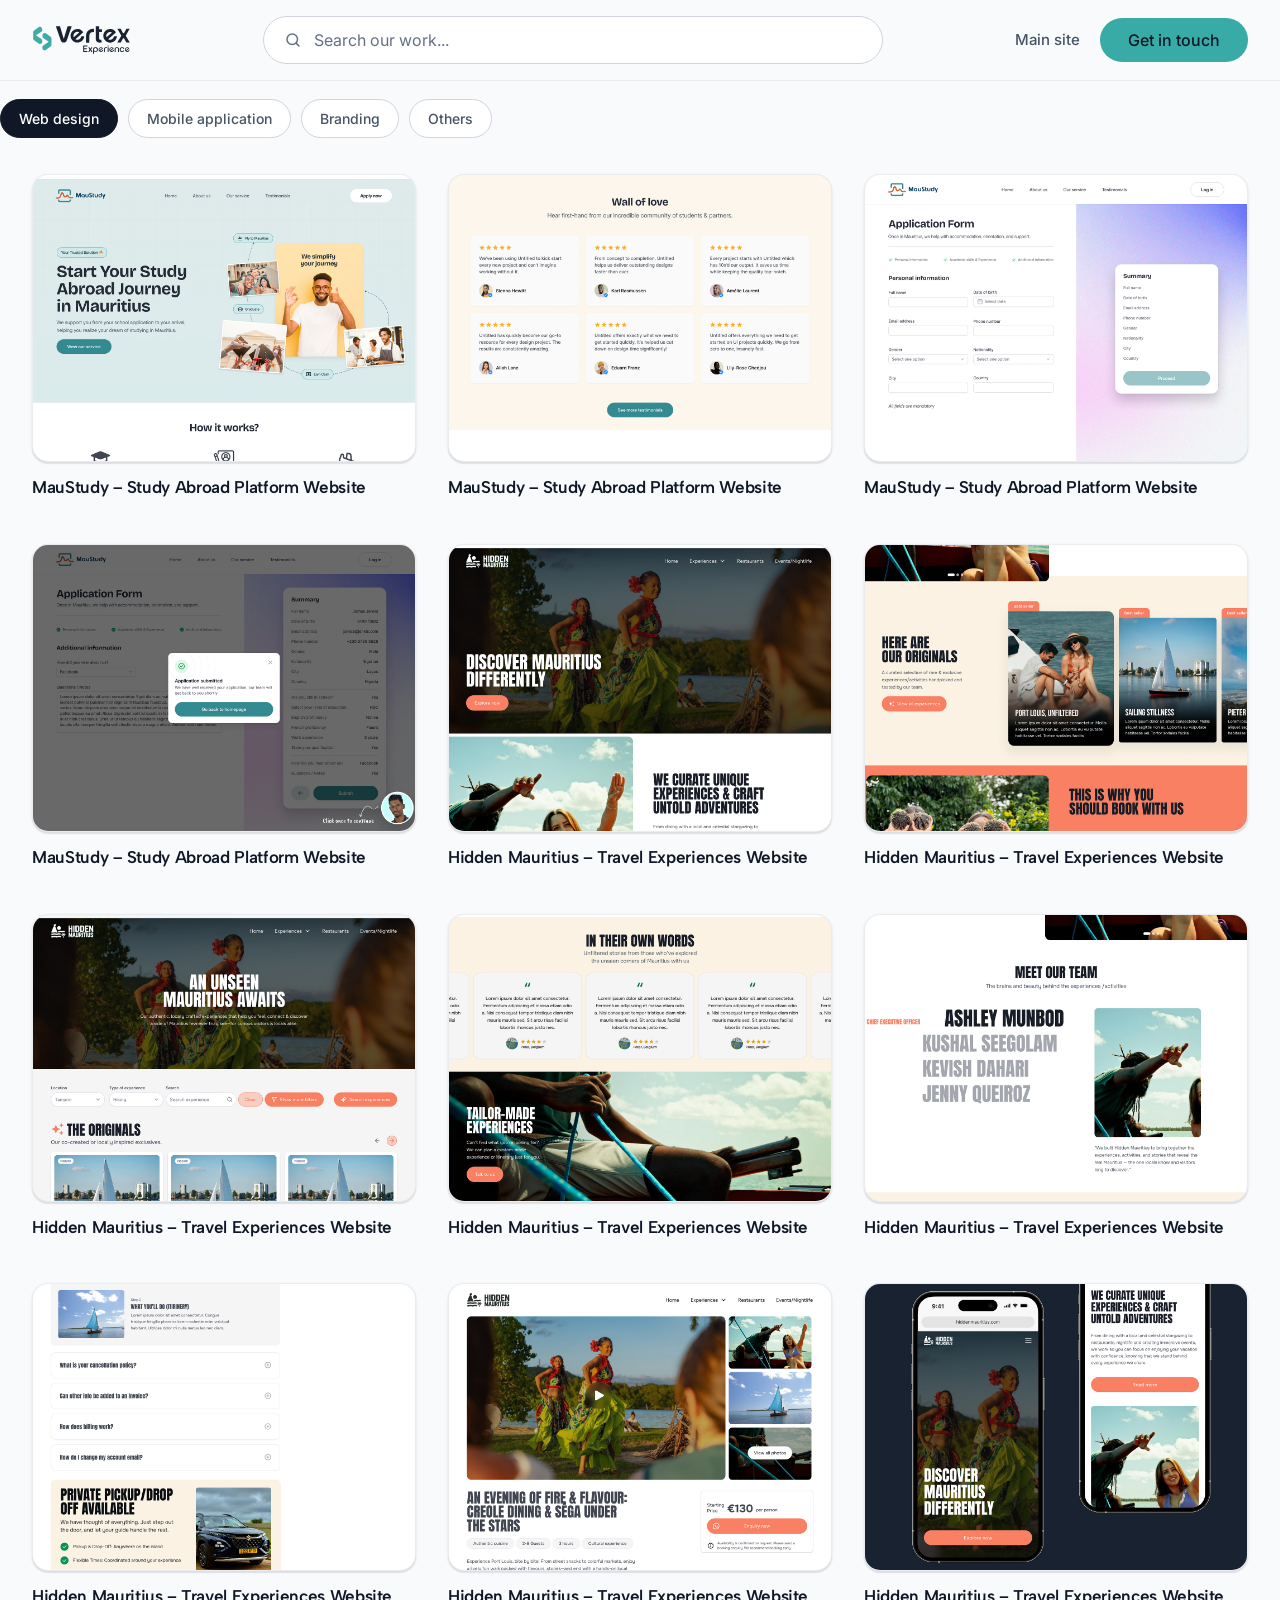
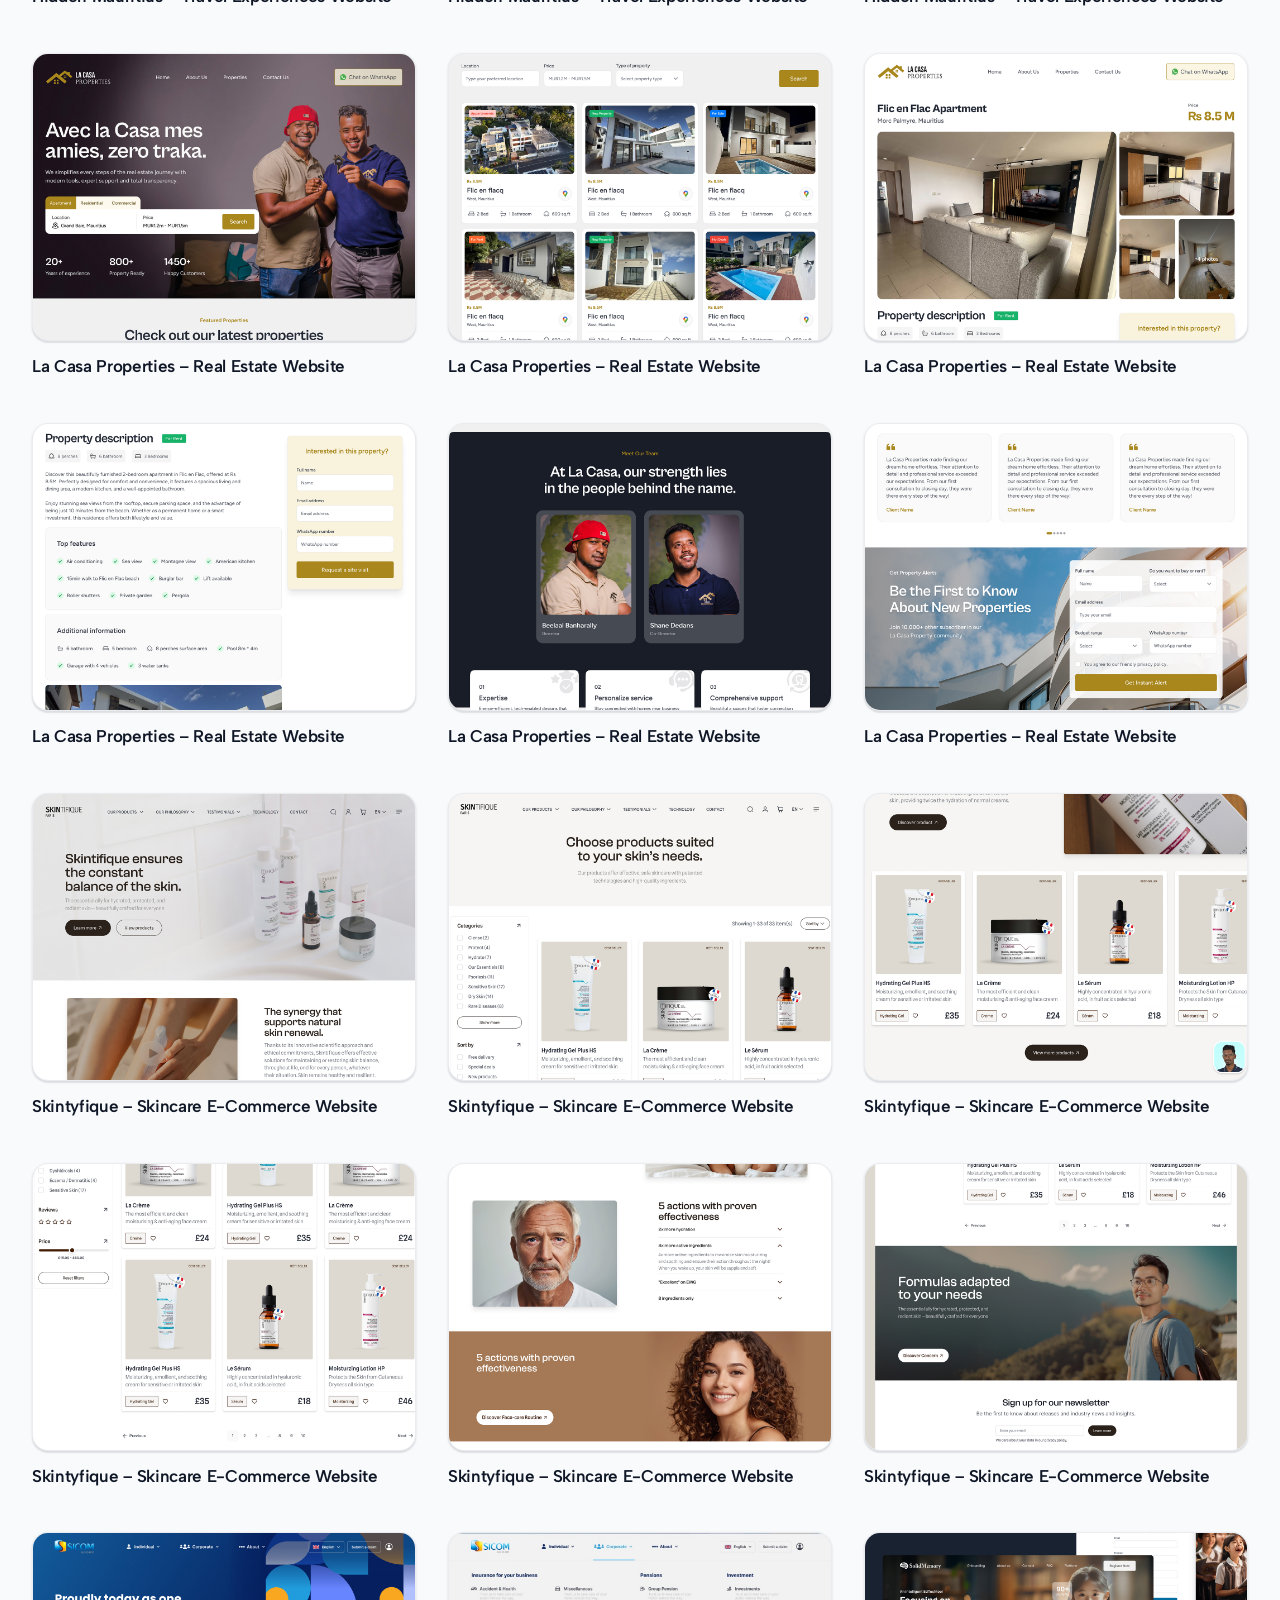
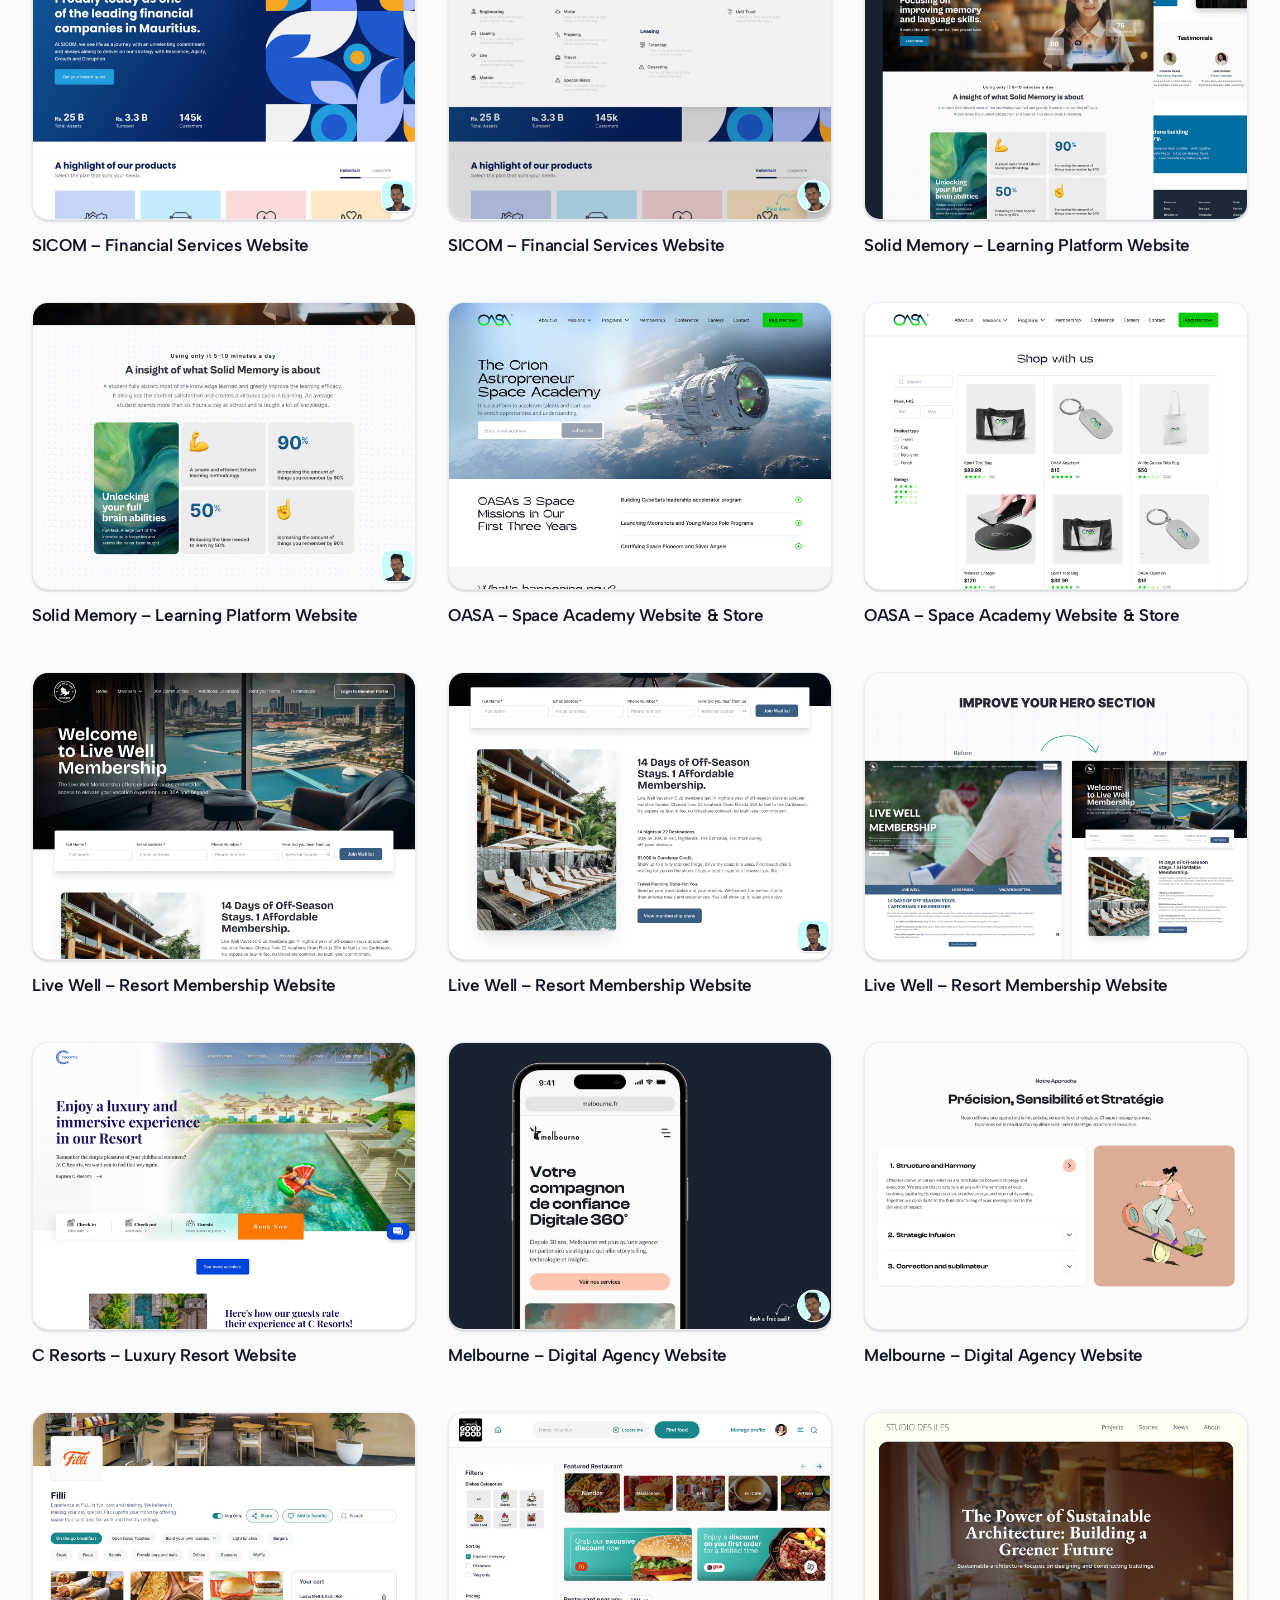
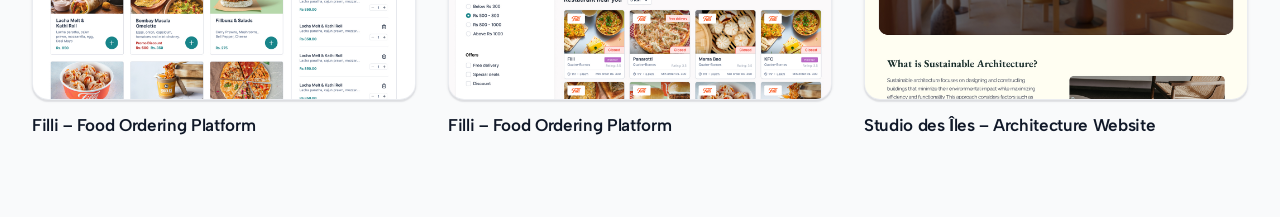
==== showcase/index.html @ a8696e82 "Vertex Experience showcase — V1 (grid) and V2 (lightbox) Dribbble-style portfolio built as static HT" ====
<!DOCTYPE html>
<html lang="en">
<head>
  <meta charset="utf-8">
  <meta name="viewport" content="width=device-width, initial-scale=1">
  <title>Showcase | Vertex Experience</title>
  <script>/* Relative asset paths need a trailing slash on the folder URL. */
    if (!/(\/|\.html)$/.test(location.pathname)) location.replace(location.pathname + "/" + location.search);
  </script>
  <meta name="description" content="Explore the Vertex Experience portfolio — UI/UX, web design, mobile apps and branding projects.">
  <link rel="preconnect" href="https://fonts.googleapis.com">
  <link rel="preconnect" href="https://fonts.gstatic.com" crossorigin>
  <link href="https://fonts.googleapis.com/css2?family=Inter:wght@400;500;600;700;800&display=swap" rel="stylesheet">
  <link rel="stylesheet" href="css/showcase.css">
</head>
<body>

  <header class="topbar">
    <div class="container topbar-inner">
      <a class="logo" href="https://www.vertexexperience.com/" aria-label="Vertex Experience">
        <img src="images/logo.svg" alt="Vertex Experience">
      </a>
      <div class="searchbar" id="searchbar">
        <svg viewBox="0 0 24 24" fill="none" stroke="currentColor" stroke-width="2" stroke-linecap="round" xmlns="http://www.w3.org/2000/svg"><circle cx="11" cy="11" r="7"/><path d="m20 20-3.5-3.5"/></svg>
        <input id="search-input" type="search" placeholder="Search our work..." autocomplete="off">
      </div>
      <div class="topbar-actions">
        <a class="back-link" href="https://www.vertexexperience.com/">Main site</a>
        <a class="btn-cta" href="https://www.vertexexperience.com/#contact"><span>Get in touch</span></a>
      </div>
    </div>
  </header>

  <nav class="container filters" id="filters" aria-label="Filter projects">
    <button class="chip is-active" data-filter="Web design">Web design</button>
    <button class="chip" data-filter="Mobile application">Mobile application</button>
    <button class="chip" data-filter="Branding">Branding</button>
    <button class="chip" data-filter="Others">Others</button>
  </nav>

  <main class="container">
    <div class="shot-grid" id="grid"></div>
  </main>

  <script src="js/projects.js"></script>
  <script src="js/grid.js"></script>
</body>
</html>
---- showcase/css/showcase.css ----
/* ============================================================
   Vertex Experience — Showcase
   Design language matched to vertexexperience.com:
   - Headings: Albert Sans (self-hosted, same file as main site)
   - Body: Inter
   - Brand accent #38aba7, primary #101828, body text #475467
   - Pill CTAs with the site's circular fill hover animation
   ============================================================ */

@font-face {
  font-family: Albertsans;
  src: url("../fonts/subset-AlbertSans-VariableFont_wght.woff2") format("woff2");
  font-weight: 100 900;
  font-style: normal;
  font-display: swap;
}

:root {
  /* Brand (from the main site's CSS variables) */
  --brand-accent: #38aba7;
  --brand-accent-light: #38aba733;
  --brand-accent-light-2: #d1f0ef;
  --brand-primary: #101828;

  /* Neutrals (main site gray scale) */
  --gray-50: #f9fafb;
  --gray-200: #eaecf0;
  --gray-300: #d0d5dd;
  --gray-500: #667085;
  --gray-600: #475467;
  --gray-700: #344054;

  --text-body: var(--gray-600);
  --text-heading: var(--brand-primary);
  --success: #12b76a;

  --headings: Albertsans, Georgia, sans-serif;
  --body: Inter, Arial, sans-serif;
  --ls-headings: -0.02em;
}

* { box-sizing: border-box; }

html { -webkit-text-size-adjust: 100%; }

body {
  margin: 0;
  font-family: var(--body);
  font-size: 1rem;
  line-height: 1.5;
  color: var(--text-body);
  background: var(--gray-50);
  -webkit-font-smoothing: antialiased;
  -moz-osx-font-smoothing: grayscale;
  text-rendering: optimizeLegibility;
}

h1, h2, h3 {
  font-family: var(--headings);
  color: var(--text-heading);
  letter-spacing: var(--ls-headings);
}

img { display: block; max-width: 100%; }

a { color: inherit; text-decoration: none; }

button { font-family: inherit; cursor: pointer; }

.container {
  max-width: 1360px;
  margin: 0 auto;
  padding: 0 32px;
}

/* ---------- CTA button (main site .button_component clone) ---------- */

.btn-cta {
  display: inline-flex;
  justify-content: center;
  align-items: center;
  position: relative;
  overflow: hidden;
  background-color: var(--brand-accent);
  color: var(--brand-primary);
  font-weight: 500;
  font-size: 1rem;
  line-height: 1;
  text-align: center;
  border: 0;
  border-radius: 100vh;
  padding: 0.875rem 1.75rem;
  transition: color 0.6s;
  white-space: nowrap;
}

.btn-cta span { position: relative; z-index: 1; }

/* The circular fill that grows from the bottom on hover */
.btn-cta::before {
  content: "";
  position: absolute;
  left: 50%;
  bottom: 0;
  aspect-ratio: 1;
  width: 115%;
  border-radius: 100vh;
  background-color: var(--brand-primary);
  pointer-events: none;
  transform: translateX(-50%) scale(0);
  transform-origin: 50% 100%;
  transition: transform 0.6s cubic-bezier(0.47, 0, 0.23, 1.38);
}

.btn-cta:hover { color: #fff; }

.btn-cta:hover::before { transform: translateX(-50%) scale(1); }

/* ---------- Top bar ---------- */

.topbar {
  position: sticky;
  top: 0;
  z-index: 100;
  background: rgba(249, 250, 251, 0.88);
  -webkit-backdrop-filter: blur(10px);
  backdrop-filter: blur(10px);
  border-bottom: 1px solid var(--gray-200);
}

.topbar-inner {
  display: flex;
  align-items: center;
  gap: 24px;
  padding-top: 16px;
  padding-bottom: 16px;
}

.logo {
  display: inline-flex;
  align-items: center;
  flex: none;
}

.logo img {
  height: 32px;
  width: auto;
  display: block;
}

.searchbar {
  flex: 1;
  display: flex;
  align-items: center;
  gap: 10px;
  max-width: 620px;
  margin: 0 auto;
  background: #fff;
  border: 1px solid var(--gray-300);
  border-radius: 100vh;
  padding: 0 20px;
  height: 48px;
  color: var(--gray-500);
  transition: border-color 0.2s ease, box-shadow 0.2s ease;
}

.searchbar:focus-within {
  border-color: var(--brand-accent);
  box-shadow: 0 0 0 3px var(--brand-accent-light);
}

.searchbar svg { width: 18px; height: 18px; flex: none; }

.searchbar input {
  flex: 1;
  min-width: 0;
  border: 0;
  background: transparent;
  font: inherit;
  font-size: 16px; /* ≥16px prevents iOS Safari from zooming on focus */
  color: var(--brand-primary);
  outline: none;
}

.searchbar input::placeholder { color: var(--gray-500); }

.topbar-actions { display: flex; align-items: center; gap: 20px; }

.back-link {
  font-size: 15px;
  font-weight: 500;
  color: var(--gray-600);
  white-space: nowrap;
  transition: color 0.15s ease;
}

.back-link:hover { color: var(--brand-primary); }

/* ---------- Filter chips ---------- */

.filters {
  display: flex;
  gap: 10px;
  padding: 18px 0 8px;
  overflow-x: auto;
  scrollbar-width: none;
}

.filters::-webkit-scrollbar { display: none; }

.chip {
  flex: none;
  background: #fff;
  border: 1px solid var(--gray-300);
  border-radius: 100vh;
  padding: 10px 18px;
  font-size: 14px;
  font-weight: 500;
  color: var(--gray-600);
  transition: background 0.15s ease, color 0.15s ease, border-color 0.15s ease;
}

.chip:hover {
  background: var(--brand-accent-light-2);
  border-color: var(--brand-accent);
  color: var(--brand-primary);
}

.chip.is-active {
  background: var(--brand-primary);
  border-color: var(--brand-primary);
  color: #fff;
}

/* ---------- Shot grid ---------- */

.shot-grid {
  display: grid;
  grid-template-columns: repeat(3, 1fr);
  gap: 44px 32px;
  padding: 28px 0 80px;
}

/* Hover matches the main site's card pattern:
   image zooms to 1.125 over .4s, card lifts with a layered shadow (.2s). */
.shot-thumb {
  position: relative;
  display: block;
  border-radius: 16px;
  overflow: hidden;
  aspect-ratio: 4 / 3;
  background: var(--gray-200);
  border: 1px solid var(--gray-200);
  box-shadow: 0 1px 3px #1018281a, 0 2px 1px #1018280f;
  transition: box-shadow 0.2s;
}

.shot-thumb:hover,
.shot-thumb:focus-visible {
  box-shadow: 0 20px 24px -4px #0a0d1214, 0 8px 8px -4px #0a0d1208, 0 3px 3px -1.5px #0a0d120a;
}

.shot-thumb img {
  width: 100%;
  height: 100%;
  object-fit: cover;
  transition: transform 0.4s;
}

.shot-thumb:hover img,
.shot-thumb:focus-visible img { transform: scale(1.05); }

/* Card title below the thumbnail */
.shot-card-titlelink { display: block; margin-top: 14px; }

.shot-card-title {
  font-size: 17px;
  font-weight: 600;
  line-height: 1.4;
  margin: 0;
  transition: color 0.15s ease;
}

.shot-card-titlelink:hover .shot-card-title { color: var(--brand-accent); }

/* ---------- Empty state ---------- */

.empty-state {
  grid-column: 1 / -1;
  text-align: center;
  color: var(--gray-500);
  padding: 80px 0;
  font-size: 15px;
}

/* ---------- Shot detail page ---------- */

.shot-page {
  max-width: 1024px;
  margin: 0 auto;
  padding: 24px 32px 80px;
}

.shot-title {
  font-size: clamp(1.625rem, 1.1rem + 2.2vw, 2.375rem);
  font-weight: 700;
  line-height: 1.15;
  margin: 24px 0 20px;
}

.shot-header {
  display: flex;
  align-items: center;
  justify-content: space-between;
  gap: 20px;
  flex-wrap: wrap;
  margin-bottom: 36px;
}

.shot-header-author {
  display: flex;
  align-items: center;
  gap: 14px;
  min-width: 0;
}

.shot-header-info { min-width: 0; }

.shot-header-name {
  font-size: 15px;
  font-weight: 600;
  color: var(--brand-primary);
}

.shot-header-name .for { color: var(--gray-500); font-weight: 400; }

.shot-header-sub {
  display: flex;
  align-items: center;
  gap: 10px;
  font-size: 13px;
  margin-top: 3px;
}

.available {
  display: inline-flex;
  align-items: center;
  gap: 6px;
  color: var(--success);
}

.available::before {
  content: "";
  width: 7px;
  height: 7px;
  border-radius: 50%;
  background: var(--success);
}

.shot-header-actions { display: flex; align-items: center; gap: 10px; }

.avatar { border-radius: 50%; object-fit: cover; }
.avatar-sm { width: 24px; height: 24px; }
.avatar-md { width: 48px; height: 48px; }
.avatar-lg { width: 72px; height: 72px; }

/* Project sections — continuous scroll of all projects */

.shot-section { margin-bottom: 96px; }

.shot-section h2.shot-title {
  font-size: clamp(1.25rem, 1rem + 1.3vw, 1.75rem);
  margin-top: 0;
}

/* Media stack */

.shot-media {
  display: flex;
  flex-direction: column;
  gap: 32px;
}

.shot-media img {
  width: 100%;
  border-radius: 16px;
  background: var(--gray-200);
  border: 1px solid var(--gray-200);
}

/* Footer author block */

.author-block {
  text-align: center;
  margin: 72px 0 24px;
}

.author-block-divider {
  display: flex;
  align-items: center;
  gap: 24px;
  margin-bottom: 24px;
}

.author-block-divider::before,
.author-block-divider::after {
  content: "";
  flex: 1;
  height: 1px;
  background: var(--gray-200);
}

.author-block-name {
  font-family: var(--headings);
  color: var(--text-heading);
  letter-spacing: var(--ls-headings);
  font-size: 1.375rem;
  font-weight: 700;
  margin: 16px 0 6px;
}

.author-block-tagline {
  font-size: 15px;
  color: var(--gray-600);
  margin: 0 0 24px;
}

/* ---------- Responsive ----------
   Breakpoints:
   ≤1100  tighter grid gaps (small laptop)
   ≤1000  2-column grid (tablet landscape)
   ≤900   top bar wraps: search becomes its own full-width row
   ≤768   tablet portrait paddings
   ≤640   1-column grid, compact type & buttons (mobile)
   ≤400   extra-compact top bar (small phones)          */

@media (max-width: 1100px) {
  .shot-grid { gap: 36px 24px; }
}

@media (max-width: 1000px) {
  .shot-grid { grid-template-columns: repeat(2, 1fr); }
}

@media (max-width: 900px) {
  .topbar-inner { flex-wrap: wrap; gap: 12px 16px; }
  .searchbar {
    order: 3;
    flex-basis: 100%;
    max-width: none;
    height: 44px;
    margin: 0;
  }
  .topbar-actions { margin-left: auto; }
}

@media (max-width: 768px) {
  .container { padding: 0 24px; }
  .shot-page { padding: 20px 24px 64px; }
  .shot-grid { gap: 32px 20px; }
}

@media (max-width: 640px) {
  .container { padding: 0 20px; }
  .shot-page { padding: 16px 20px 56px; }
  .topbar-inner { padding-top: 12px; padding-bottom: 12px; }
  .logo img { height: 26px; }
  .btn-cta { padding: 0.75rem 1.25rem; font-size: 0.9375rem; }
  .back-link { font-size: 14px; }
  .chip { padding: 9px 14px; font-size: 13px; }
  .shot-grid { grid-template-columns: 1fr; gap: 32px; padding-bottom: 56px; }
  .shot-card-title { font-size: 16px; }
  .shot-card-titlelink { margin-top: 10px; }
  .shot-thumb { border-radius: 12px; }
  .shot-header { margin-bottom: 28px; }
  .shot-header-actions { width: 100%; }
  .shot-header-actions .btn-cta { flex: 1; }
  .avatar-md { width: 40px; height: 40px; }
  .avatar-lg { width: 56px; height: 56px; }
  .shot-media { gap: 20px; }
  .shot-media img { border-radius: 12px; }
  .shot-section { margin-bottom: 56px; }
  .author-block { margin: 48px 0 16px; }
  .empty-state { padding: 56px 0; }
}

@media (max-width: 400px) {
  .container { padding: 0 16px; }
  .shot-page { padding-left: 16px; padding-right: 16px; }
  .topbar-inner { gap: 10px 12px; }
  .topbar-actions { gap: 12px; }
  .logo img { height: 24px; }
  .btn-cta { padding: 0.625rem 1rem; font-size: 0.875rem; }
  /* The logo already links back (main site on the grid page,
     showcase on the shot page), so drop the text link. */
  .back-link { display: none; }
}
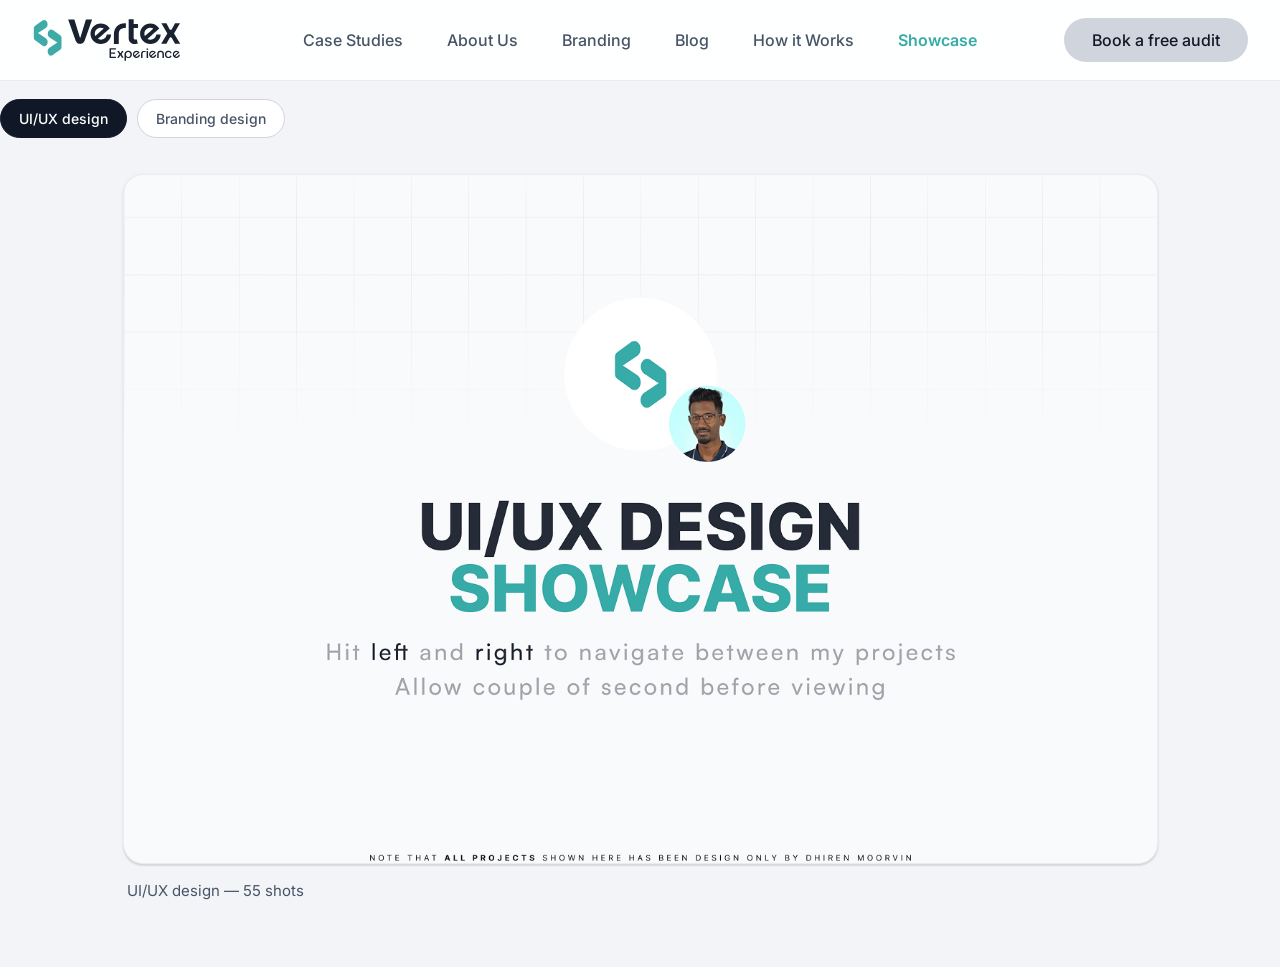
==== commit fef427ec: "Keep only the showcase experience; drop the old grid version - Remove the previous V1 grid version -" ====
--- a/showcase/index.html
+++ b/showcase/index.html
@@ -15,34 +15,59 @@
 </head>
 <body>
 
-  <header class="topbar">
+  <header class="topbar" id="topbar">
     <div class="container topbar-inner">
-      <a class="logo" href="https://www.vertexexperience.com/" aria-label="Vertex Experience">
+      <a class="logo" href="https://www.vertexexperience.com/" aria-label="Vertex Experience Homepage">
         <img src="images/logo.svg" alt="Vertex Experience">
       </a>
-      <div class="searchbar" id="searchbar">
-        <svg viewBox="0 0 24 24" fill="none" stroke="currentColor" stroke-width="2" stroke-linecap="round" xmlns="http://www.w3.org/2000/svg"><circle cx="11" cy="11" r="7"/><path d="m20 20-3.5-3.5"/></svg>
-        <input id="search-input" type="search" placeholder="Search our work..." autocomplete="off">
-      </div>
+      <nav class="nav-menu-wrap" aria-label="Main navigation">
+        <div class="nav-menu-clip">
+          <ul class="nav-menu" role="list">
+            <li><a class="nav-link" href="https://www.vertexexperience.com/#case-studies">Case Studies</a></li>
+            <li><a class="nav-link" href="https://www.vertexexperience.com/#about">About Us</a></li>
+            <li><a class="nav-link" href="https://www.vertexexperience.com/branding">Branding</a></li>
+            <li><a class="nav-link" href="https://www.vertexexperience.com/blog">Blog</a></li>
+            <li><a class="nav-link" href="https://www.vertexexperience.com/#process">How it Works</a></li>
+            <li><a class="nav-link is-current" href="./" aria-current="page">Showcase</a></li>
+          </ul>
+        </div>
+      </nav>
       <div class="topbar-actions">
-        <a class="back-link" href="https://www.vertexexperience.com/">Main site</a>
-        <a class="btn-cta" href="https://www.vertexexperience.com/#contact"><span>Get in touch</span></a>
+        <a class="btn-cta is-secondary" href="https://www.vertexexperience.com/free-audit"><span>Book a free audit</span></a>
+        <button class="nav-toggle" type="button" aria-label="Menu" aria-expanded="false">
+          <svg class="icon-open" viewBox="0 0 24 24" fill="none" stroke="currentColor" stroke-width="2" stroke-linecap="round"><path d="M4 8h16M4 16h16"/></svg>
+          <svg class="icon-close" viewBox="0 0 24 24" fill="none" stroke="currentColor" stroke-width="2" stroke-linecap="round"><path d="M6 6l12 12M18 6L6 18"/></svg>
+        </button>
       </div>
     </div>
   </header>
 
-  <nav class="container filters" id="filters" aria-label="Filter projects">
-    <button class="chip is-active" data-filter="Web design">Web design</button>
-    <button class="chip" data-filter="Mobile application">Mobile application</button>
-    <button class="chip" data-filter="Branding">Branding</button>
-    <button class="chip" data-filter="Others">Others</button>
+  <nav class="container filters" id="filters" aria-label="Choose a category">
+    <button class="chip is-active" data-filter="UI/UX design">UI/UX design</button>
+    <button class="chip" data-filter="Branding design">Branding design</button>
   </nav>
 
   <main class="container">
-    <div class="shot-grid" id="grid"></div>
+    <section class="cover" id="cover">
+      <button class="cover-stage" id="cover-stage" aria-label="Browse projects">
+        <img id="cover-img" alt="">
+        <span class="cover-hint"><span>Browse projects</span></span>
+      </button>
+      <p class="cover-caption" id="cover-caption"></p>
+    </section>
+    <section class="shot-grid brand-grid" id="brand-grid" hidden></section>
   </main>
 
-  <script src="js/projects.js"></script>
   <script src="js/grid.js"></script>
+  <script>
+    (function () {
+      const topbar = document.getElementById("topbar");
+      const toggle = topbar.querySelector(".nav-toggle");
+      toggle.addEventListener("click", function () {
+        const open = topbar.classList.toggle("nav-open");
+        toggle.setAttribute("aria-expanded", open ? "true" : "false");
+      });
+    })();
+  </script>
 </body>
 </html>
--- a/showcase/css/showcase.css
+++ b/showcase/css/showcase.css
@@ -41,6 +41,10 @@
 
 * { box-sizing: border-box; }
 
+/* Ensure the [hidden] attribute always wins over display:flex/grid
+   set on .cover and .brand-grid (used to toggle the two V2 modes). */
+[hidden] { display: none !important; }
+
 html { -webkit-text-size-adjust: 100%; }
 
 body {
@@ -49,7 +53,7 @@
   font-size: 1rem;
   line-height: 1.5;
   color: var(--text-body);
-  background: var(--gray-50);
+  background: #f2f4f7;
   -webkit-font-smoothing: antialiased;
   -moz-osx-font-smoothing: grayscale;
   text-rendering: optimizeLegibility;
@@ -122,7 +126,7 @@
   position: sticky;
   top: 0;
   z-index: 100;
-  background: rgba(249, 250, 251, 0.88);
+  background: rgba(255, 255, 255, 0.92);
   -webkit-backdrop-filter: blur(10px);
   backdrop-filter: blur(10px);
   border-bottom: 1px solid var(--gray-200);
@@ -246,6 +250,8 @@
 .shot-thumb {
   position: relative;
   display: block;
+  width: 100%;
+  padding: 0;
   border-radius: 16px;
   overflow: hidden;
   aspect-ratio: 4 / 3;
@@ -253,6 +259,7 @@
   border: 1px solid var(--gray-200);
   box-shadow: 0 1px 3px #1018281a, 0 2px 1px #1018280f;
   transition: box-shadow 0.2s;
+  cursor: pointer;
 }
 
 .shot-thumb:hover,
@@ -423,6 +430,248 @@
   font-size: 15px;
   color: var(--gray-600);
   margin: 0 0 24px;
+}
+
+/* ---------- Cover stage (V2 first screen) ---------- */
+
+/* --stage-w sizes the cover so the whole first screen fits in the
+   viewport on desktop: never wider than the container, never taller
+   than the space left under the top bar + chips + caption. */
+.cover {
+  /* 1.725 = the 3:2 aspect (1.5) × 1.15 — cover shown 15% bigger. */
+  --stage-w: min(100%, calc((100vh - 300px) * 1.725));
+  max-width: 1100px;
+  margin: 0 auto;
+  padding: 28px 0 64px;
+  display: flex;
+  flex-direction: column;
+  align-items: center;
+}
+
+.cover-stage,
+.cover-caption {
+  width: var(--stage-w);
+}
+
+.cover-stage {
+  position: relative;
+  display: block;
+  padding: 0;
+  border: 1px solid var(--gray-200);
+  border-radius: 20px;
+  overflow: hidden;
+  aspect-ratio: 3 / 2;
+  background: var(--gray-200);
+  cursor: pointer;
+  box-shadow: 0 1px 3px #1018281a, 0 2px 1px #1018280f;
+  transition: box-shadow 0.2s;
+}
+
+.cover-stage:hover,
+.cover-stage:focus-visible {
+  box-shadow: 0 20px 24px -4px #0a0d1214, 0 8px 8px -4px #0a0d1208, 0 3px 3px -1.5px #0a0d120a;
+}
+
+.cover-stage img {
+  width: 100%;
+  height: 100%;
+  object-fit: cover;
+  transition: transform 0.4s;
+}
+
+.cover-stage:hover img,
+.cover-stage:focus-visible img { transform: scale(1.05); }
+
+/* "Browse projects" pill that appears over the cover on hover */
+.cover-hint {
+  position: absolute;
+  left: 50%;
+  bottom: 28px;
+  transform: translateX(-50%) translateY(8px);
+  background: rgba(16, 24, 40, 0.82);
+  color: #fff;
+  font-size: 15px;
+  font-weight: 500;
+  border-radius: 100vh;
+  padding: 12px 22px;
+  opacity: 0;
+  transition: opacity 0.25s ease, transform 0.25s ease;
+  pointer-events: none;
+  white-space: nowrap;
+}
+
+.cover-stage:hover .cover-hint,
+.cover-stage:focus-visible .cover-hint {
+  opacity: 1;
+  transform: translateX(-50%) translateY(0);
+}
+
+.cover-caption {
+  margin: 16px 0 0;
+  padding: 0 4px;
+  font-size: 15px;
+  color: var(--gray-600);
+}
+
+/* Touch devices have no hover — keep the hint pill always visible. */
+@media (hover: none) {
+  .cover-hint {
+    opacity: 1;
+    transform: translateX(-50%);
+  }
+}
+
+@media (max-width: 640px) {
+  .cover { padding: 20px 0 48px; }
+  .cover-stage { border-radius: 12px; }
+  /* On small screens there's no hover affordance, so keep the
+     "Browse projects" pill always visible (covers hover-capable
+     small screens too, not just touch devices). */
+  .cover-hint {
+    opacity: 1;
+    transform: translateX(-50%);
+    bottom: 16px;
+    font-size: 13px;
+    padding: 10px 16px;
+  }
+  .cover-caption { font-size: 13px; }
+}
+
+/* Short viewports (landscape phones, small laptop windows):
+   tighter chrome so the cover still gets useful height. */
+@media (max-height: 560px) {
+  .cover {
+    --stage-w: min(100%, calc((100vh - 180px) * 1.725));
+    padding: 12px 0 24px;
+  }
+  .topbar-inner { padding-top: 10px; padding-bottom: 10px; }
+  .filters { padding: 10px 0 4px; }
+  .cover-caption { margin-top: 10px; font-size: 13px; }
+}
+
+/* ---------- Lightbox (V2) ---------- */
+
+body.lightbox-open { overflow: hidden; }
+
+/* The topbar's backdrop blur can composite above fixed overlays in some
+   browsers; it's covered by the lightbox anyway, so switch it off. */
+body.lightbox-open .topbar {
+  -webkit-backdrop-filter: none;
+  backdrop-filter: none;
+  z-index: 0;
+}
+
+.lightbox {
+  position: fixed;
+  inset: 0;
+  z-index: 200;
+  display: grid;
+  grid-template-columns: auto 1fr auto;
+  align-items: center;
+  gap: 8px;
+  padding: 24px;
+  background: rgba(16, 24, 40, 0.94);
+}
+
+.lightbox[hidden] { display: none; }
+
+.lightbox-stage {
+  display: flex;
+  align-items: center;
+  justify-content: center;
+  margin: 0;
+  min-width: 0;
+  height: 100%;
+}
+
+.lightbox-img {
+  max-width: 100%;
+  max-height: calc(100vh - 140px);
+  border-radius: 34px;
+  box-shadow: 0 24px 48px -12px rgba(0, 0, 0, 0.55);
+}
+
+.lightbox-btn {
+  display: inline-flex;
+  align-items: center;
+  justify-content: center;
+  width: 48px;
+  height: 48px;
+  flex: none;
+  border: 0;
+  border-radius: 50%;
+  background: rgba(255, 255, 255, 0.1);
+  color: #fff;
+  transition: background 0.15s ease, color 0.15s ease;
+}
+
+.lightbox-btn svg { width: 22px; height: 22px; }
+
+.lightbox-btn:hover {
+  background: #fff;
+  color: var(--brand-primary);
+}
+
+.lightbox-close {
+  position: absolute;
+  top: 20px;
+  right: 20px;
+}
+
+.lightbox-caption {
+  position: absolute;
+  left: 50%;
+  bottom: 20px;
+  transform: translateX(-50%);
+  display: flex;
+  align-items: center;
+  gap: 14px;
+  max-width: min(90vw, 720px);
+  color: #fff;
+  font-size: 15px;
+  white-space: nowrap;
+}
+
+.lightbox-title {
+  overflow: hidden;
+  text-overflow: ellipsis;
+  font-weight: 600;
+}
+
+.lightbox-count {
+  color: rgba(255, 255, 255, 0.6);
+  font-variant-numeric: tabular-nums;
+  flex: none;
+}
+
+@media (max-width: 640px) {
+  .lightbox {
+    padding: 12px;
+    gap: 4px;
+    grid-template-columns: 1fr;
+  }
+  /* Arrows overlay the image on small screens to give it full width. */
+  .lightbox-prev, .lightbox-next {
+    position: absolute;
+    top: 50%;
+    transform: translateY(-50%);
+    z-index: 1;
+    width: 42px;
+    height: 42px;
+    background: rgba(16, 24, 40, 0.55);
+  }
+  .lightbox-prev { left: 12px; }
+  .lightbox-next { right: 12px; }
+  .lightbox-img { max-height: calc(100vh - 120px); border-radius: 34px; }
+  .lightbox-caption { font-size: 13px; max-width: 86vw; }
+}
+
+/* Landscape phones: shrink chrome so the artwork gets the height. */
+@media (max-height: 560px) {
+  .lightbox { padding: 10px; }
+  .lightbox-img { max-height: calc(100vh - 76px); }
+  .lightbox-close { top: 10px; right: 10px; width: 40px; height: 40px; }
+  .lightbox-caption { bottom: 8px; font-size: 13px; }
 }
 
 /* ---------- Responsive ----------
@@ -495,3 +744,102 @@
      showcase on the shot page), so drop the text link. */
   .back-link { display: none; }
 }
+
+/* ---------- Site nav (V2 — mirrors vertexexperience.com) ----------
+   Desktop: logo left, links centered, CTA right (site grid 1fr/2.25fr/1fr).
+   Mobile (≤900px): burger toggles a white dropdown panel that expands
+   with the site's 0fr→1fr spring, links enlarged. */
+
+.topbar-inner {
+  display: grid;
+  grid-template-columns: minmax(0, 1fr) minmax(0, 2.25fr) minmax(0, 1fr);
+  align-items: center;
+  gap: 16px;
+}
+
+.logo img { width: 9.375rem; height: auto; }
+
+.nav-menu-clip { overflow: visible; }
+
+.nav-menu {
+  display: flex;
+  justify-content: center;
+  align-items: center;
+  list-style: none;
+  margin: 0;
+  padding: 0;
+}
+
+.nav-link {
+  display: block;
+  padding: 0.75rem 1.375rem;
+  font-size: 1rem;
+  font-weight: 500;
+  color: var(--gray-600);
+  transition: color 0.2s;
+  white-space: nowrap;
+}
+
+.nav-link:hover { color: var(--brand-accent); }
+
+.nav-link.is-current { color: var(--brand-accent); font-weight: 600; }
+
+.topbar-actions { justify-self: end; }
+
+/* Site's secondary button variant (the nav CTA) */
+.btn-cta.is-secondary { background-color: var(--gray-300); }
+
+.nav-toggle {
+  display: none;
+  width: 44px;
+  height: 44px;
+  border: 0;
+  border-radius: 10px;
+  background: transparent;
+  color: var(--brand-primary);
+  align-items: center;
+  justify-content: center;
+  flex: none;
+}
+
+.nav-toggle svg { width: 26px; height: 26px; }
+.nav-toggle .icon-close { display: none; }
+.topbar.nav-open .nav-toggle .icon-open { display: none; }
+.topbar.nav-open .nav-toggle .icon-close { display: block; }
+
+@media (max-width: 900px) {
+  .topbar-inner {
+    display: flex;
+    justify-content: space-between;
+    flex-wrap: nowrap;
+    gap: 12px;
+  }
+  .logo img { width: 7rem; }
+  .nav-toggle { display: inline-flex; }
+  .nav-menu-wrap {
+    position: absolute;
+    top: 100%;
+    left: 0;
+    width: 100%;
+    display: grid;
+    grid-template-rows: 0fr;
+    transition: grid-template-rows 0.6s cubic-bezier(0.47, 0, 0.23, 1.38);
+  }
+  .nav-menu-clip { overflow: hidden; min-height: 0; }
+  .topbar.nav-open .nav-menu-wrap { grid-template-rows: 1fr; }
+  .nav-menu {
+    flex-direction: column;
+    align-items: flex-start;
+    background: #fff;
+    border-radius: 0 0 1.25rem 1.25rem;
+    padding: 8px 24px 28px;
+    box-shadow: 0 20px 24px -4px #0a0d1214, 0 8px 8px -4px #0a0d1208;
+  }
+  .nav-menu li { width: 100%; }
+  .nav-link { width: 100%; padding: 0.75rem 0; font-size: 1.25rem; }
+}
+
+@media (max-width: 400px) {
+  .logo img { width: 6rem; }
+  .btn-cta.is-secondary { padding: 0.625rem 0.875rem; font-size: 0.8125rem; }
+}
